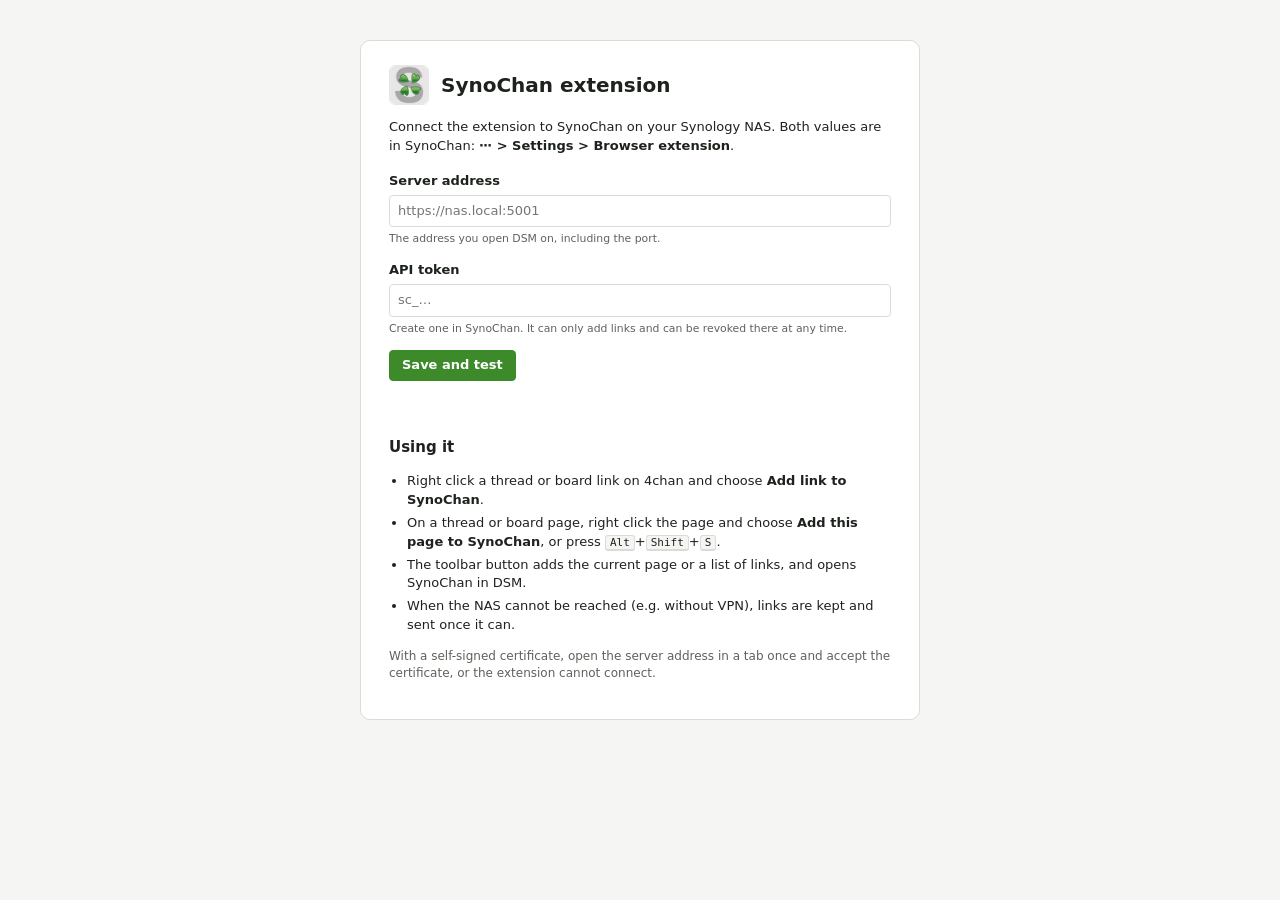
==== extension/options.html @ 9c0a66ab "Thread filtering & smaller functionality improvements" ====
<!doctype html>
<html lang="en">
<head>
<meta charset="utf-8">
<title>SynoChan extension settings</title>
<link rel="stylesheet" href="ui.css">
</head>
<body class="options">
  <main>
    <header>
      <img src="icons/icon_48.png" alt="" width="40" height="40">
      <h1>SynoChan extension</h1>
    </header>
    <p>Connect the extension to SynoChan on your Synology NAS. Both values are in SynoChan:
      <b>⋯ &gt; Settings &gt; Browser extension</b>.</p>

    <form id="form" autocomplete="off">
      <label>
        <span>Server address</span>
        <input id="server" type="text" placeholder="https://nas.local:5001" spellcheck="false" required>
        <small>The address you open DSM on, including the port.</small>
      </label>
      <label>
        <span>API token</span>
        <input id="token" type="password" placeholder="sc_…" spellcheck="false" required>
        <small>Create one in SynoChan. It can only add links and can be revoked there at any time.</small>
      </label>
      <div class="actions">
        <button type="submit" class="primary" id="save">Save and test</button>
      </div>
      <p class="status" id="status" role="status"></p>
    </form>

    <section class="help">
      <h2>Using it</h2>
      <ul>
        <li>Right click a thread or board link on 4chan and choose <b>Add link to SynoChan</b>.</li>
        <li>On a thread or board page, right click the page and choose <b>Add this page to SynoChan</b>, or press <kbd>Alt</kbd>+<kbd>Shift</kbd>+<kbd>S</kbd>.</li>
        <li>The toolbar button adds the current page or a list of links, and opens SynoChan in DSM.</li>
        <li>When the NAS cannot be reached (e.g. without VPN), links are kept and sent once it can.</li>
      </ul>
      <p class="hint">With a self-signed certificate, open the server address in a tab once and accept the certificate, or the extension cannot connect.</p>
    </section>
  </main>
  <script src="shared.js"></script>
  <script src="options.js"></script>
</body>
</html>
---- extension/ui.css ----
:root {
  color-scheme: light;
  --surface: #ffffff; --sunk: #f5f6f4; --line: #d9ddd7; --ink: #1d231c; --ink-soft: #5c635a;
  --clover: #3d8a2b; --clover-deep: #255a1b; --leaf-faint: #eef6ea; --alert: #b0402a;
  font-family: system-ui, -apple-system, "Segoe UI", Roboto, "Noto Sans", Ubuntu, sans-serif;
  font-size: 13px; line-height: 1.45;
}
* { box-sizing: border-box; }
[hidden] { display: none !important; }
body { margin: 0; color: var(--ink); background: var(--surface); }
button, input, textarea { font: inherit; color: inherit; }
button {
  border: 1px solid var(--line); background: var(--surface); border-radius: 4px;
  padding: 5px 12px; cursor: pointer;
}
button:hover { border-color: #8e938c; }
button.primary { background: var(--clover); border-color: var(--clover); color: #fff; font-weight: 600; }
button.primary:hover { background: var(--clover-deep); }
button.quiet { border-color: transparent; background: transparent; color: var(--ink-soft); }
button[disabled] { opacity: 0.45; cursor: default; }
input, textarea { width: 100%; border: 1px solid var(--line); border-radius: 4px; padding: 6px 8px; background: var(--surface); }
textarea { resize: vertical; font-family: ui-monospace, Menlo, Consolas, monospace; font-size: 12px; }
:focus-visible { outline: 2px solid var(--clover); outline-offset: 1px; }
.status { min-height: 1.4em; margin: 0; color: var(--ink-soft); }
.status.error { color: var(--alert); }
.status.ok { color: var(--clover-deep); font-weight: 600; }
.hint { color: var(--ink-soft); font-size: 12px; }

/* Popup */
body.popup { width: 340px; }
.popup header { display: flex; align-items: center; gap: 8px; padding: 10px 12px; border-bottom: 1px solid var(--line); }
.popup header strong { flex: 1; font-size: 14px; }
.popup main, .popup #setup { display: grid; gap: 12px; padding: 12px; }
.popup section { display: grid; gap: 6px; }
.popup label { font-weight: 600; }
.popup .current { padding: 10px; background: var(--leaf-faint); border-radius: 6px; }
.popup .current-label { font-weight: 600; }
.popup .queue { display: flex; align-items: center; justify-content: space-between; padding: 6px 10px; background: var(--sunk); border-radius: 6px; }
.popup .wide { width: 100%; }

/* Options */
body.options { background: var(--sunk); }
.options main { max-width: 560px; margin: 40px auto; padding: 24px 28px; background: var(--surface); border: 1px solid var(--line); border-radius: 10px; }
.options header { display: flex; gap: 12px; align-items: center; }
.options h1 { margin: 0; font-size: 20px; }
.options h2 { font-size: 15px; margin: 24px 0 8px; }
.options form { display: grid; gap: 14px; margin-top: 16px; }
.options label { display: grid; gap: 4px; }
.options label span { font-weight: 600; }
.options small { color: var(--ink-soft); }
.options ul { padding-left: 18px; }
.options li { margin: 4px 0; }
kbd { border: 1px solid var(--line); border-bottom-width: 2px; border-radius: 3px; padding: 0 4px; font-size: 11px; background: var(--sunk); }
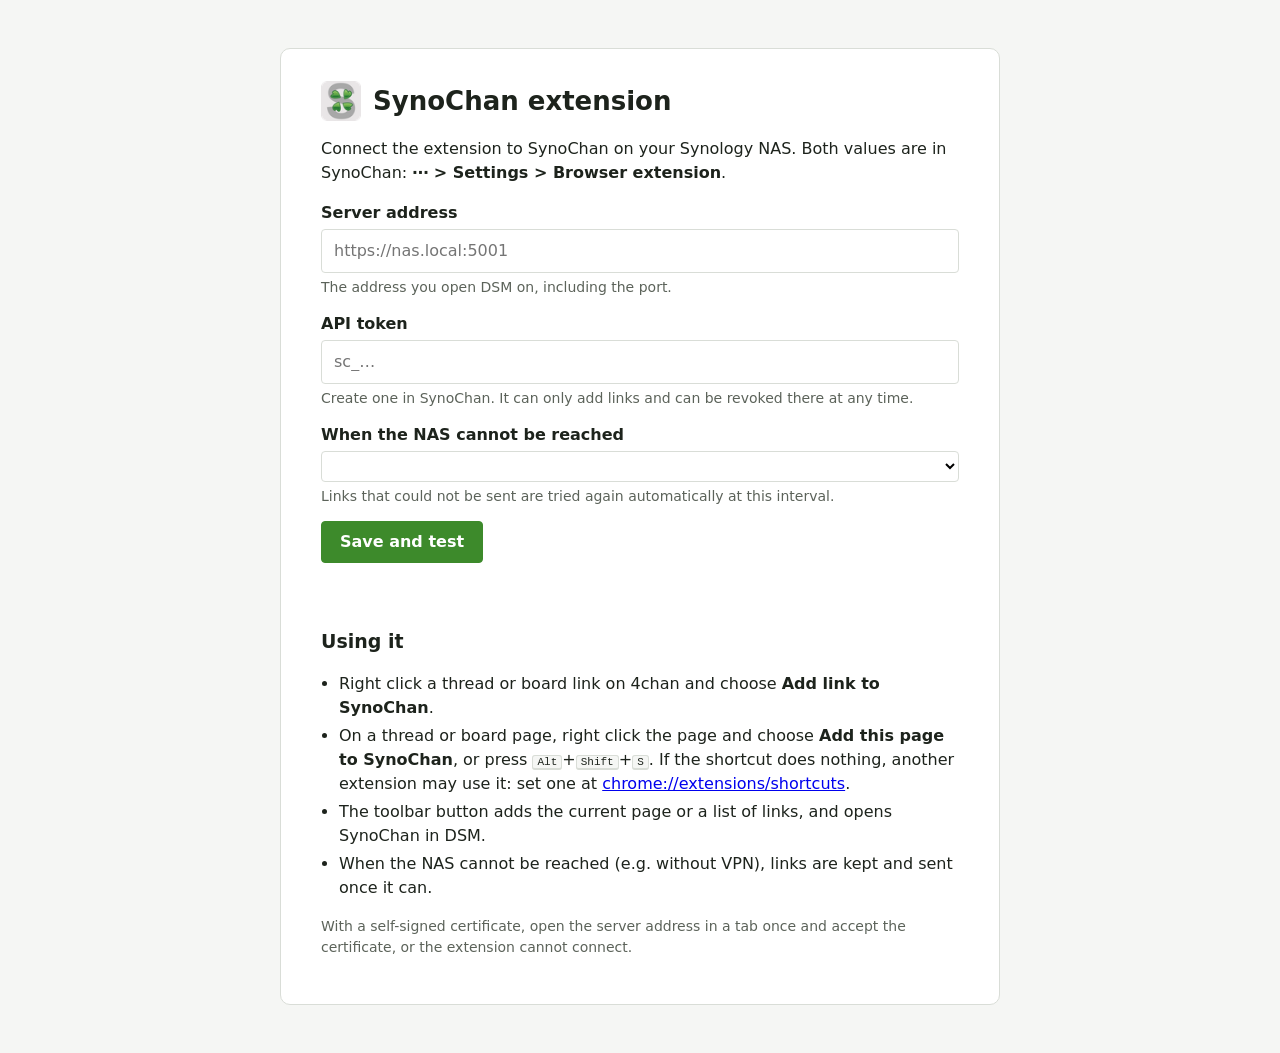
==== commit caf09b69: "Browser Extension functionality, QoL fixes, filter changes" ====
--- a/extension/options.html
+++ b/extension/options.html
@@ -25,6 +25,11 @@
         <input id="token" type="password" placeholder="sc_…" spellcheck="false" required>
         <small>Create one in SynoChan. It can only add links and can be revoked there at any time.</small>
       </label>
+      <label>
+        <span>When the NAS cannot be reached</span>
+        <select id="retry"></select>
+        <small>Links that could not be sent are tried again automatically at this interval.</small>
+      </label>
       <div class="actions">
         <button type="submit" class="primary" id="save">Save and test</button>
       </div>
@@ -35,7 +40,8 @@
       <h2>Using it</h2>
       <ul>
         <li>Right click a thread or board link on 4chan and choose <b>Add link to SynoChan</b>.</li>
-        <li>On a thread or board page, right click the page and choose <b>Add this page to SynoChan</b>, or press <kbd>Alt</kbd>+<kbd>Shift</kbd>+<kbd>S</kbd>.</li>
+        <li>On a thread or board page, right click the page and choose <b>Add this page to SynoChan</b>, or press <kbd>Alt</kbd>+<kbd>Shift</kbd>+<kbd>S</kbd>.
+          If the shortcut does nothing, another extension may use it: set one at <a href="#" id="shortcuts">chrome://extensions/shortcuts</a>.</li>
         <li>The toolbar button adds the current page or a list of links, and opens SynoChan in DSM.</li>
         <li>When the NAS cannot be reached (e.g. without VPN), links are kept and sent once it can.</li>
       </ul>
--- a/extension/ui.css
+++ b/extension/ui.css
@@ -3,7 +3,7 @@
   --surface: #ffffff; --sunk: #f5f6f4; --line: #d9ddd7; --ink: #1d231c; --ink-soft: #5c635a;
   --clover: #3d8a2b; --clover-deep: #255a1b; --leaf-faint: #eef6ea; --alert: #b0402a;
   font-family: system-ui, -apple-system, "Segoe UI", Roboto, "Noto Sans", Ubuntu, sans-serif;
-  font-size: 13px; line-height: 1.45;
+  font-size: 14px; line-height: 1.5;
 }
 * { box-sizing: border-box; }
 [hidden] { display: none !important; }
@@ -18,8 +18,8 @@
 button.primary:hover { background: var(--clover-deep); }
 button.quiet { border-color: transparent; background: transparent; color: var(--ink-soft); }
 button[disabled] { opacity: 0.45; cursor: default; }
-input, textarea { width: 100%; border: 1px solid var(--line); border-radius: 4px; padding: 6px 8px; background: var(--surface); }
-textarea { resize: vertical; font-family: ui-monospace, Menlo, Consolas, monospace; font-size: 12px; }
+input, textarea, select { width: 100%; border: 1px solid var(--line); border-radius: 4px; padding: 6px 8px; background: var(--surface); }
+textarea { resize: vertical; font-family: ui-monospace, Menlo, Consolas, monospace; font-size: 13px; }
 :focus-visible { outline: 2px solid var(--clover); outline-offset: 1px; }
 .status { min-height: 1.4em; margin: 0; color: var(--ink-soft); }
 .status.error { color: var(--alert); }
@@ -27,9 +27,9 @@
 .hint { color: var(--ink-soft); font-size: 12px; }
 
 /* Popup */
-body.popup { width: 340px; }
+body.popup { width: 380px; }
 .popup header { display: flex; align-items: center; gap: 8px; padding: 10px 12px; border-bottom: 1px solid var(--line); }
-.popup header strong { flex: 1; font-size: 14px; }
+.popup header strong { flex: 1; font-size: 16px; }
 .popup main, .popup #setup { display: grid; gap: 12px; padding: 12px; }
 .popup section { display: grid; gap: 6px; }
 .popup label { font-weight: 600; }
@@ -39,11 +39,14 @@
 .popup .wide { width: 100%; }
 
 /* Options */
-body.options { background: var(--sunk); }
-.options main { max-width: 560px; margin: 40px auto; padding: 24px 28px; background: var(--surface); border: 1px solid var(--line); border-radius: 10px; }
+body.options { background: var(--sunk); font-size: 16px; }
+.options main { max-width: 720px; margin: 48px auto; padding: 32px 40px; background: var(--surface); border: 1px solid var(--line); border-radius: 10px; }
 .options header { display: flex; gap: 12px; align-items: center; }
-.options h1 { margin: 0; font-size: 20px; }
-.options h2 { font-size: 15px; margin: 24px 0 8px; }
+.options h1 { margin: 0; font-size: 26px; }
+.options h2 { font-size: 19px; margin: 28px 0 10px; }
+.options input { padding: 9px 12px; }
+.options button { padding: 8px 18px; }
+.options small, .options .hint { font-size: 14px; }
 .options form { display: grid; gap: 14px; margin-top: 16px; }
 .options label { display: grid; gap: 4px; }
 .options label span { font-weight: 600; }
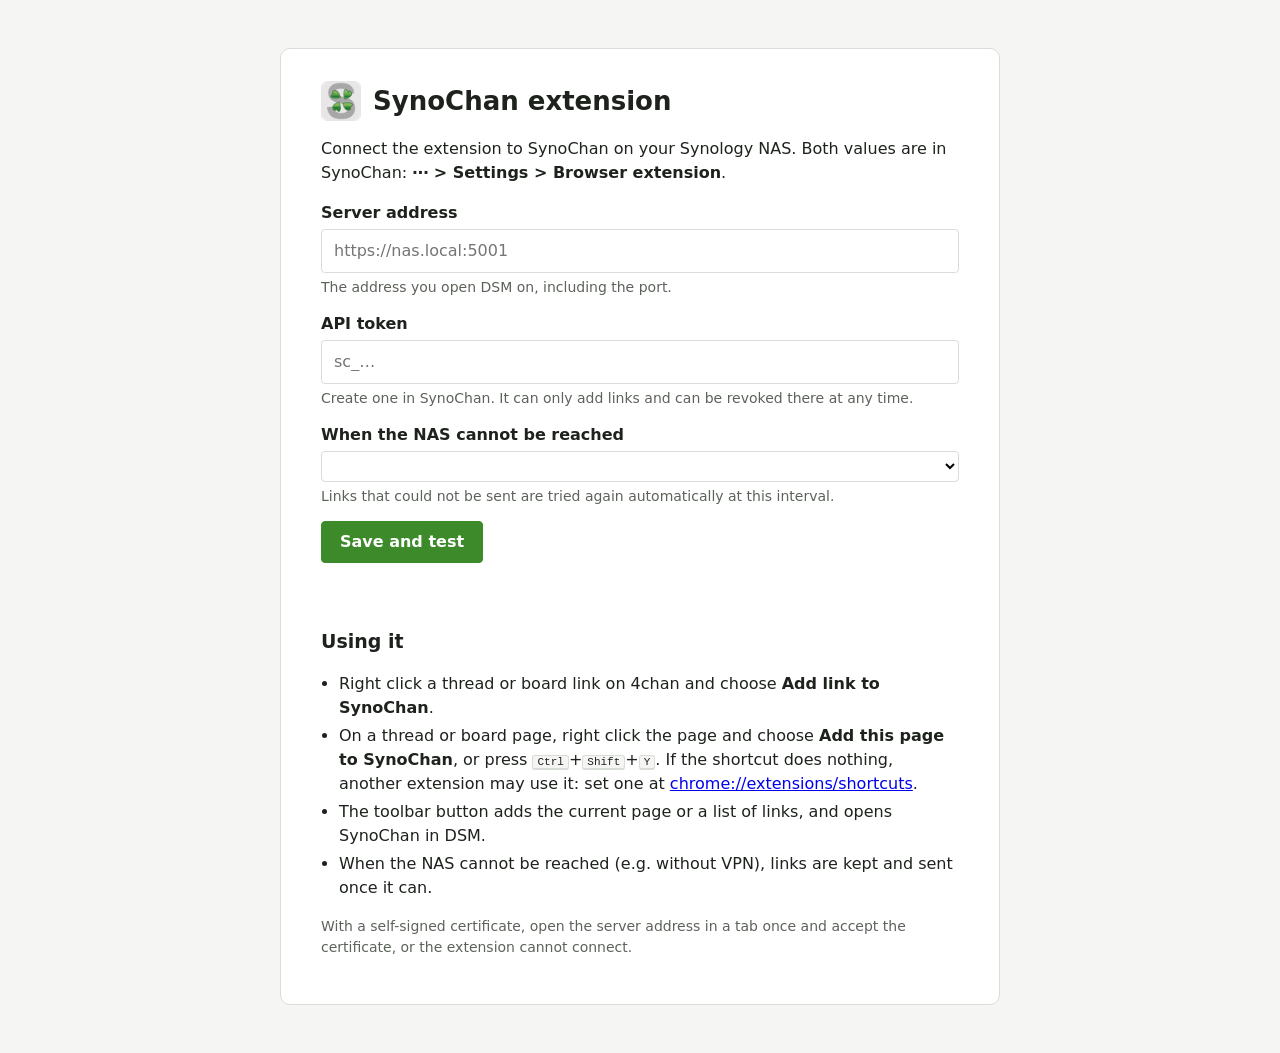
==== commit 5e9e02ef: "README changes & Chrome extension renamed to Chromium" ====
--- a/extension/options.html
+++ b/extension/options.html
@@ -40,7 +40,7 @@
       <h2>Using it</h2>
       <ul>
         <li>Right click a thread or board link on 4chan and choose <b>Add link to SynoChan</b>.</li>
-        <li>On a thread or board page, right click the page and choose <b>Add this page to SynoChan</b>, or press <kbd>Alt</kbd>+<kbd>Shift</kbd>+<kbd>S</kbd>.
+        <li>On a thread or board page, right click the page and choose <b>Add this page to SynoChan</b>, or press <kbd>Ctrl</kbd>+<kbd>Shift</kbd>+<kbd>Y</kbd>.
           If the shortcut does nothing, another extension may use it: set one at <a href="#" id="shortcuts">chrome://extensions/shortcuts</a>.</li>
         <li>The toolbar button adds the current page or a list of links, and opens SynoChan in DSM.</li>
         <li>When the NAS cannot be reached (e.g. without VPN), links are kept and sent once it can.</li>
--- a/extension/ui.css
+++ b/extension/ui.css
@@ -54,3 +54,13 @@
 .options ul { padding-left: 18px; }
 .options li { margin: 4px 0; }
 kbd { border: 1px solid var(--line); border-bottom-width: 2px; border-radius: 3px; padding: 0 4px; font-size: 11px; background: var(--sunk); }
+
+/* Popup footer: connection state and versions. */
+.popup .about { display: grid; gap: 2px; padding: 8px 12px; border-top: 1px solid var(--line); background: var(--sunk); font-size: 12px; color: var(--ink-soft); }
+.popup .conn { display: flex; align-items: center; gap: 6px; color: var(--ink); }
+.popup .versions { display: flex; justify-content: space-between; }
+.popup .dot { width: 8px; height: 8px; border-radius: 50%; background: #9aa09a; flex: none; }
+.popup .dot.ok { background: var(--clover); }
+.popup .dot.wait { background: #d0a32b; }
+.popup .dot.bad { background: var(--alert); }
+.popup .dot.off { background: #9aa09a; }
